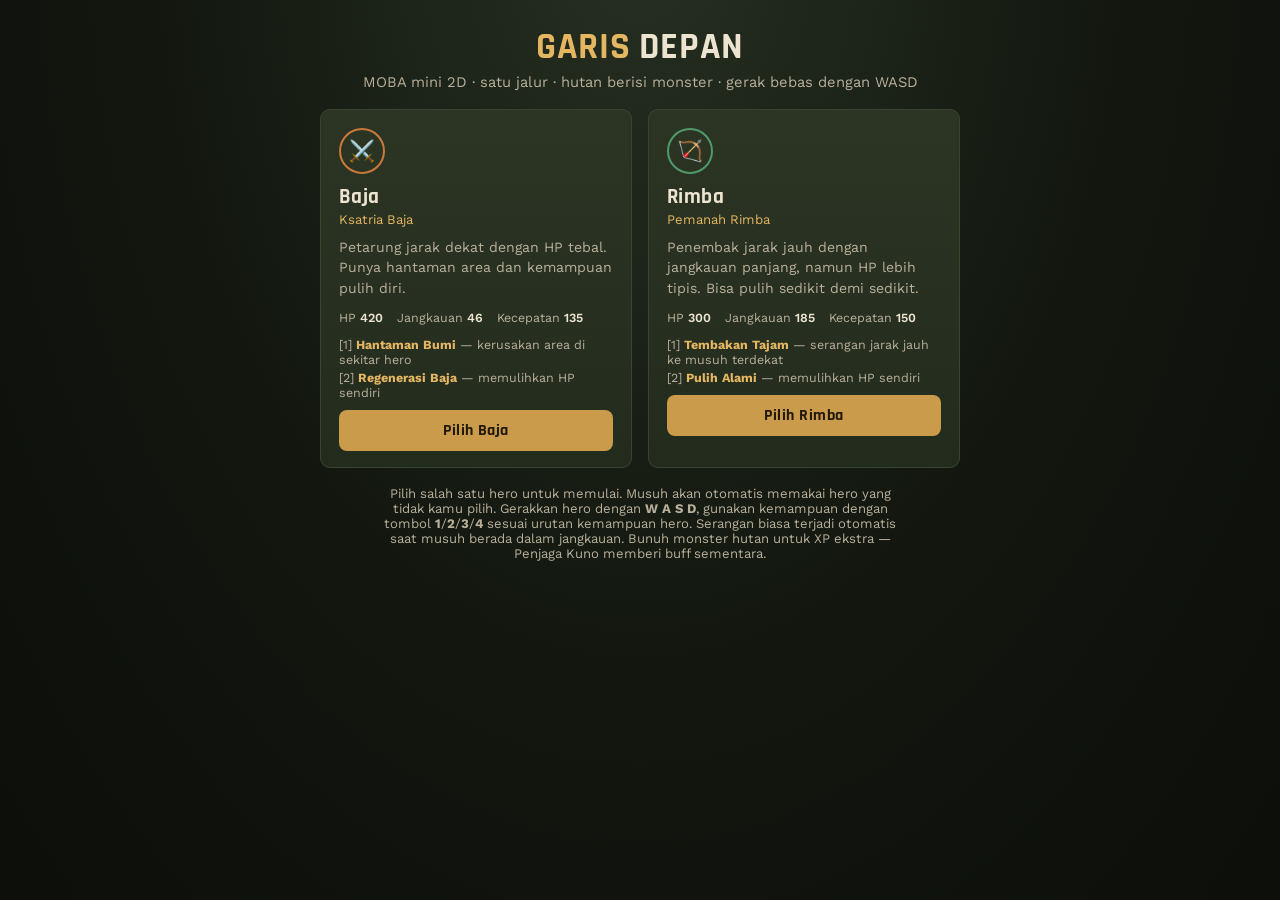
==== index.html @ 3c0d0842 "initial commit" ====
<!DOCTYPE html>
<html lang="id">
<head>
<meta charset="UTF-8">
<meta name="viewport" content="width=device-width, initial-scale=1, viewport-fit=cover">
<title>Garis Depan — MOBA Mini 1 Jalur</title>
<link rel="preconnect" href="https://fonts.googleapis.com">
<link rel="preconnect" href="https://fonts.gstatic.com" crossorigin>
<link href="https://fonts.googleapis.com/css2?family=Rajdhani:wght@500;600;700&family=Work+Sans:wght@400;500;600&display=swap" rel="stylesheet">
<link rel="stylesheet" href="css/style.css">
</head>
<body>
<div id="app">
  <div class="brand">GARIS <span>DEPAN</span></div>
  <div class="tagline">MOBA mini 2D · satu jalur · hutan berisi monster · gerak bebas dengan WASD</div>

  <!-- ===== LAYAR PILIH HERO ===== -->
  <div id="screen-select">
    <div class="hero-grid" id="hero-grid"></div>
    <div class="controls-note">Pilih salah satu hero untuk memulai. Musuh akan otomatis memakai hero yang tidak kamu pilih. Gerakkan hero dengan <b>W A S D</b>, gunakan kemampuan dengan tombol <b>1</b>/<b>2</b>/<b>3</b>/<b>4</b> sesuai urutan kemampuan hero. Serangan biasa terjadi otomatis saat musuh berada dalam jangkauan. Bunuh monster hutan untuk XP ekstra — Penjaga Kuno memberi buff sementara.</div>
  </div>

  <!-- ===== LAYAR PERMAINAN ===== -->
  <div id="screen-game">
    <div class="hud-top">
      <div class="hero-panel player">
        <div class="panel-row">
          <span class="panel-name" id="p-name">-</span>
          <span class="lvl-tag" id="p-lvl">Lv.1</span>
        </div>
        <div class="hp-bar"><div class="hp-fill" id="p-hp" style="width:100%"></div></div>
        <div class="xp-row">
          <div class="xp-bar"><div class="xp-fill" id="p-xp-fill" style="width:0%"></div></div>
          <span class="xp-text" id="p-xp-text">0/80</span>
        </div>
        <div class="ability-row" id="p-ability-row"></div>
        <span class="buff-tag" id="p-buff-tag" style="display:none">BUFF</span>
      </div>
      <div class="hero-panel enemy">
        <div class="panel-row">
          <span class="panel-name" id="e-name">-</span>
          <span class="lvl-tag" id="e-lvl">Lv.1</span>
        </div>
        <div class="hp-bar"><div class="hp-fill" id="e-hp" style="width:100%;background:var(--hp-bad)"></div></div>
        <div class="xp-row">
          <span class="xp-text" id="e-xp-text">0/80</span>
          <div class="xp-bar"><div class="xp-fill" id="e-xp-fill" style="width:0%;background:var(--hp-bad)"></div></div>
        </div>
        <span class="buff-tag" id="e-buff-tag" style="display:none">BUFF</span>
      </div>
    </div>

    <div id="field-wrap">
      <canvas id="field"></canvas>
      <div class="overlay" id="overlay-over">
        <h2 id="over-title">MENANG!</h2>
        <div class="sub" id="over-sub">Markas musuh berhasil dihancurkan.</div>
        <div class="stat-line">
          <span>Skor bunuh: <b id="stat-kills">0 - 0</b></span>
          <span>Level: <b id="stat-level">1</b></span>
          <span>Waktu: <b id="stat-time">00:00</b></span>
        </div>
        <button class="btn" id="btn-restart">Main Lagi</button>
      </div>
    </div>

    <div class="hud-bottom">
      <div class="base-hp">
        <span>Markas kami</span>
        <div class="hp-bar" style="flex:1"><div class="hp-fill" id="pb-hp" style="width:100%"></div></div>
      </div>
      <div class="hud-mid">
        <span id="wave-timer">Gelombang: 9d</span>
        <span id="match-timer">00:00</span>
      </div>
      <div class="base-hp">
        <div class="hp-bar" style="flex:1"><div class="hp-fill" id="eb-hp" style="width:100%;background:var(--hp-bad)"></div></div>
        <span>Markas musuh</span>
      </div>
    </div>
    <div class="controls-hint">W A S D gerak &nbsp;•&nbsp; 1 2 3 4 pakai kemampuan &nbsp;•&nbsp; serangan biasa otomatis dalam jangkauan &nbsp;•&nbsp; belah ketupat di luar jalur = monster hutan</div>
  </div>
</div>

<!-- Data game — edit file-file ini untuk mengubah statistik, map, hero/minion/monster -->
<script src="data/config.js"></script>
<script src="data/heroes.js"></script>
<script src="data/minions.js"></script>
<script src="data/jungle.js"></script>

<!-- Mesin & orkestrasi -->
<script src="js/engine.js"></script>
<script src="js/main.js"></script>
</body>
</html>
---- css/style.css ----
:root{
  --bg-0:#12160f;
  --bg-1:#1c2317;
  --panel:#232b1d;
  --panel-2:#2c3524;
  --line:#3a4530;
  --cream:#ece4d0;
  --cream-dim:#b9b09b;
  --brass:#c99b4a;
  --brass-bright:#e4b662;
  --hp-good:#7ea25a;
  --hp-mid:#c9a13a;
  --hp-bad:#b2402f;
  --team-player:#3f7fb0;
  --team-enemy:#b2402f;
  box-sizing:border-box;
  padding-top: env(safe-area-inset-top, 0px);
  padding-bottom: env(safe-area-inset-bottom, 0px);
}
*{box-sizing:border-box;}
html,body{
  height:100%;
  margin:0;
  background: radial-gradient(ellipse at 50% -10%, #263021 0%, var(--bg-0) 55%, #0c0f0a 100%);
  color:var(--cream);
  font-family:'Work Sans', sans-serif;
  -webkit-tap-highlight-color: transparent;
}
h1,h2,h3,.hero-name,.brand{
  font-family:'Rajdhani', sans-serif;
  letter-spacing:.02em;
}
#app{
  max-width:1040px;
  margin:0 auto;
  padding:18px 16px 28px;
  min-height:100%;
  display:flex;
  flex-direction:column;
  align-items:center;
}
.brand{
  font-size:clamp(1.6rem,4vw,2.3rem);
  font-weight:700;
  color:var(--brass-bright);
  text-align:center;
  margin:6px 0 2px;
}
.brand span{color:var(--cream);}
.tagline{
  color:var(--cream-dim);
  font-size:.92rem;
  text-align:center;
  margin:0 0 18px;
}

/* ---------- Layar pilih hero ---------- */
#screen-select{
  width:100%;
  display:flex;
  flex-direction:column;
  align-items:center;
  gap:18px;
}
.hero-grid{
  display:grid;
  grid-template-columns:repeat(auto-fit,minmax(240px,1fr));
  gap:16px;
  width:100%;
  max-width:640px;
}
.hero-card{
  background:linear-gradient(180deg,var(--panel-2),var(--panel));
  border:1px solid var(--line);
  border-radius:10px;
  padding:18px 18px 16px;
  display:flex;
  flex-direction:column;
  gap:10px;
  text-align:left;
}
.hero-badge{
  width:46px;height:46px;border-radius:50%;
  border:2px solid var(--brass);
  display:flex;align-items:center;justify-content:center;
  font-size:1.3rem;
}
.hero-name{font-size:1.3rem;font-weight:700;color:var(--cream);}
.hero-title{color:var(--brass-bright);font-size:.82rem;margin-top:-8px;}
.hero-desc{color:var(--cream-dim);font-size:.88rem;line-height:1.45;}
.hero-stats{display:flex;flex-wrap:wrap;gap:10px 14px;font-size:.78rem;color:var(--cream-dim);margin-top:2px;}
.hero-stats b{color:var(--cream);font-weight:600;}
.hero-abilities{display:flex;flex-direction:column;gap:3px;font-size:.78rem;color:var(--cream-dim);margin-top:2px;}
.hero-abilities b{color:var(--brass-bright);}
.btn{
  appearance:none;border:none;cursor:pointer;
  font-family:'Rajdhani',sans-serif;font-weight:700;letter-spacing:.03em;
  border-radius:8px;padding:10px 16px;font-size:1rem;
  background:var(--brass);color:#22190c;
  transition:transform .08s ease, background .15s ease;
}
.btn:hover{background:var(--brass-bright);}
.btn:active{transform:scale(.97);}
.controls-note{
  color:var(--cream-dim);font-size:.82rem;text-align:center;max-width:520px;
}

/* ---------- Layar permainan ---------- */
#screen-game{
  width:100%;
  display:none;
  flex-direction:column;
  gap:8px;
}
#screen-game.active{display:flex;}
#screen-select.hidden{display:none;}

.hud-top{display:flex;justify-content:space-between;gap:10px;}
.hero-panel{
  flex:1;
  background:var(--panel);
  border:1px solid var(--line);
  border-radius:8px;
  padding:8px 10px;
  display:flex;
  flex-direction:column;
  gap:5px;
  min-width:0;
}
.hero-panel.enemy{align-items:flex-end;text-align:right;}
.panel-row{display:flex;align-items:center;gap:8px;width:100%;}
.hero-panel.enemy .panel-row{flex-direction:row-reverse;}
.panel-name{font-weight:600;font-size:.95rem;color:var(--cream);white-space:nowrap;overflow:hidden;text-overflow:ellipsis;}
.lvl-tag{
  font-size:.68rem;background:var(--panel-2);border:1px solid var(--line);
  border-radius:5px;padding:1px 6px;color:var(--brass-bright);flex-shrink:0;
}
.hp-bar{width:100%;height:9px;background:#181d13;border-radius:5px;overflow:hidden;border:1px solid #000a;}
.hp-fill{height:100%;background:var(--hp-good);transition:width .12s linear, background .2s;}
.hero-panel.enemy .hp-fill{margin-left:auto;}

.xp-row{display:flex;align-items:center;gap:6px;width:100%;}
.hero-panel.enemy .xp-row{flex-direction:row-reverse;}
.xp-bar{flex:1;height:5px;background:#181d13;border-radius:4px;overflow:hidden;border:1px solid #0007;}
.xp-fill{height:100%;background:var(--brass);transition:width .15s linear;}
.xp-text{font-size:.62rem;color:var(--cream-dim);white-space:nowrap;flex-shrink:0;}

.ability-row{display:flex;align-items:center;gap:8px;flex-wrap:wrap;}
.hero-panel.enemy .ability-row{justify-content:flex-end;}
.ability-chip{
  width:38px;height:38px;border-radius:7px;border:2px solid var(--brass);
  display:flex;align-items:center;justify-content:center;position:relative;overflow:hidden;
  background:var(--panel-2);flex-shrink:0;
}
.ability-chip .fill{position:absolute;left:0;right:0;bottom:0;background:rgba(0,0,0,.7);transition:height .1s linear;}
.ability-chip.ready{border-color:var(--brass-bright);box-shadow:0 0 8px rgba(228,182,98,.5);}
.ability-chip .key-label{position:relative;z-index:1;font-family:'Rajdhani';font-weight:700;font-size:.9rem;color:var(--cream);}
.ability-chip .cd-num{
  position:relative;z-index:1;font-family:'Rajdhani';font-weight:700;
  font-size:1.05rem;color:#fff;text-shadow:0 1px 2px #000;
}
.ability-name{font-size:.68rem;color:var(--cream-dim);}
.buff-tag{
  align-self:flex-start;
  font-size:.66rem;font-weight:700;color:#22190c;background:var(--brass-bright);
  border-radius:5px;padding:1px 6px;letter-spacing:.03em;
}
.hero-panel.enemy .buff-tag{align-self:flex-end;}

#field-wrap{
  position:relative;
  width:100%;
  border-radius:10px;
  overflow:hidden;
  border:1px solid var(--line);
  background:#0c0f0a;
}
canvas{display:block;width:100%;height:auto;}

.hud-bottom{
  display:flex;align-items:center;justify-content:space-between;gap:10px;
  background:var(--panel);border:1px solid var(--line);border-radius:8px;
  padding:7px 12px;font-size:.78rem;color:var(--cream-dim);
}
.base-hp{display:flex;align-items:center;gap:6px;flex:1;}
.base-hp .hp-bar{height:6px;}
.hud-mid{display:flex;gap:14px;align-items:center;white-space:nowrap;}
.controls-hint{text-align:center;color:var(--cream-dim);font-size:.76rem;margin-top:2px;}

/* ---------- Overlay akhir ---------- */
.overlay{
  position:absolute;inset:0;background:rgba(10,12,8,.86);
  display:flex;flex-direction:column;align-items:center;justify-content:center;
  gap:12px;text-align:center;padding:20px;
  opacity:0;pointer-events:none;transition:opacity .25s ease;
}
.overlay.show{opacity:1;pointer-events:auto;}
.overlay h2{font-size:2rem;margin:0;color:var(--brass-bright);}
.overlay .sub{color:var(--cream-dim);font-size:.9rem;}
.stat-line{display:flex;gap:18px;font-size:.85rem;color:var(--cream);flex-wrap:wrap;justify-content:center;}
.stat-line b{color:var(--brass-bright);}

@media (max-width:520px){
  .panel-name{font-size:.82rem;}
  .ability-name{display:none;}
  .xp-text{display:none;}
}
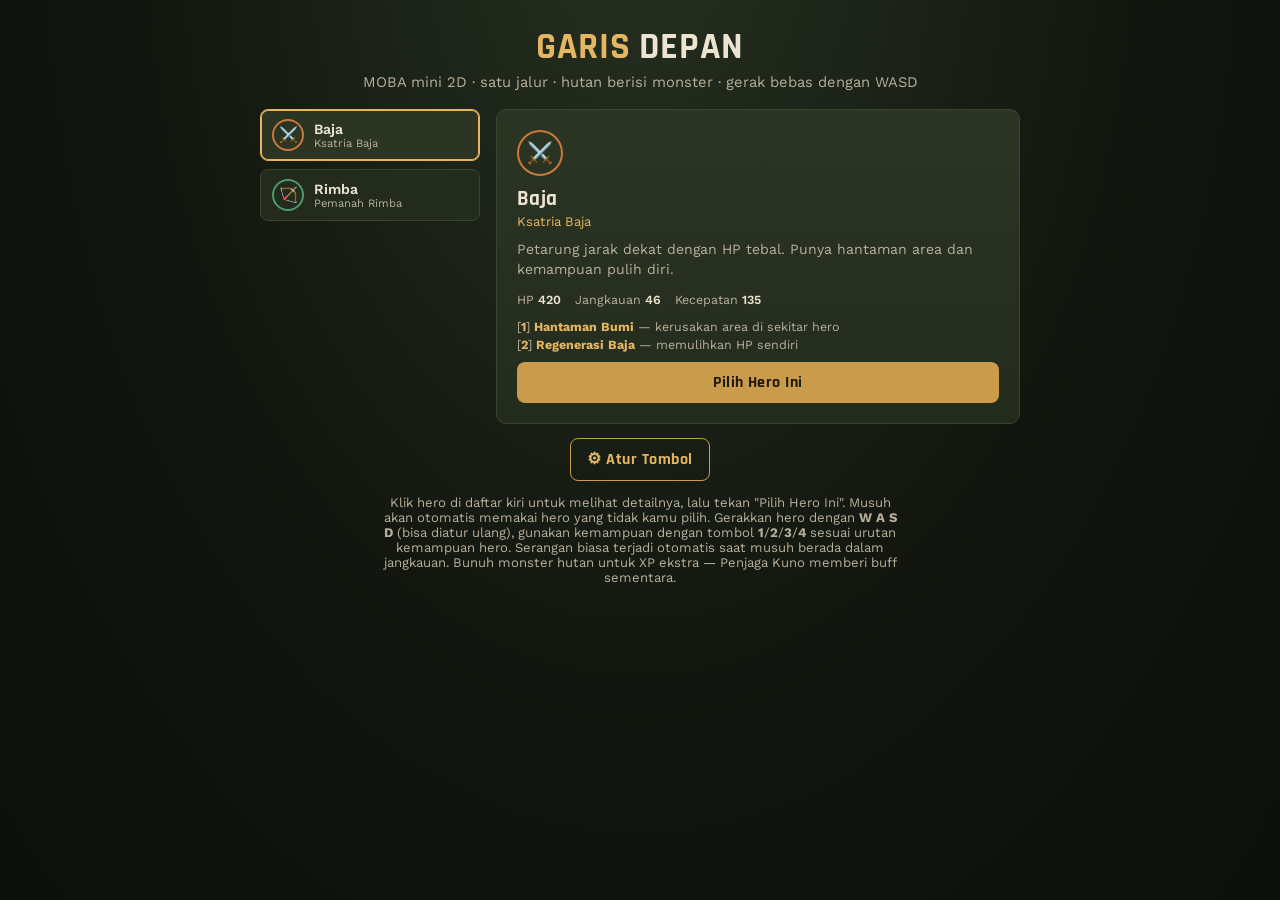
==== commit 1921d327: "split engine js, redesign hero selection" ====
--- a/index.html
+++ b/index.html
@@ -16,8 +16,26 @@
 
   <!-- ===== LAYAR PILIH HERO ===== -->
   <div id="screen-select">
-    <div class="hero-grid" id="hero-grid"></div>
-    <div class="controls-note">Pilih salah satu hero untuk memulai. Musuh akan otomatis memakai hero yang tidak kamu pilih. Gerakkan hero dengan <b>W A S D</b>, gunakan kemampuan dengan tombol <b>1</b>/<b>2</b>/<b>3</b>/<b>4</b> sesuai urutan kemampuan hero. Serangan biasa terjadi otomatis saat musuh berada dalam jangkauan. Bunuh monster hutan untuk XP ekstra — Penjaga Kuno memberi buff sementara.</div>
+    <div class="select-layout">
+      <div class="hero-list" id="hero-list"></div>
+      <div class="hero-detail" id="hero-detail"></div>
+    </div>
+    <div class="select-actions">
+      <button class="btn ghost" id="btn-open-keybinds">⚙ Atur Tombol</button>
+    </div>
+    <div class="controls-note">Klik hero di daftar kiri untuk melihat detailnya, lalu tekan "Pilih Hero Ini". Musuh akan otomatis memakai hero yang tidak kamu pilih. Gerakkan hero dengan <b>W A S D</b> (bisa diatur ulang), gunakan kemampuan dengan tombol <b>1</b>/<b>2</b>/<b>3</b>/<b>4</b> sesuai urutan kemampuan hero. Serangan biasa terjadi otomatis saat musuh berada dalam jangkauan. Bunuh monster hutan untuk XP ekstra — Penjaga Kuno memberi buff sementara.</div>
+  </div>
+
+  <!-- ===== MODAL PENGATURAN TOMBOL ===== -->
+  <div class="global-overlay" id="overlay-keybinds">
+    <div class="modal-card">
+      <h2>Atur Tombol</h2>
+      <div class="keybind-list" id="keybind-list"></div>
+      <div class="keybind-actions">
+        <button class="btn ghost" id="btn-reset-keys">Reset ke Default</button>
+        <button class="btn" id="btn-close-keys">Selesai</button>
+      </div>
+    </div>
   </div>
 
   <!-- ===== LAYAR PERMAINAN ===== -->
@@ -88,8 +106,14 @@
 <script src="data/minions.js"></script>
 <script src="data/jungle.js"></script>
 
-<!-- Mesin & orkestrasi -->
-<script src="js/engine.js"></script>
+<!-- Mesin (dipecah per modul agar mudah dikembangkan) & orkestrasi -->
+<script src="js/engine/state.js"></script>
+<script src="js/engine/combat.js"></script>
+<script src="js/engine/movement.js"></script>
+<script src="js/engine/render.js"></script>
+<script src="js/engine/hud.js"></script>
+<script src="js/engine/input.js"></script>
+<script src="js/engine/core.js"></script>
 <script src="js/main.js"></script>
 </body>
 </html>
--- a/css/style.css
+++ b/css/style.css
@@ -54,31 +54,69 @@
   margin:0 0 18px;
 }
 
-/* ---------- Layar pilih hero ---------- */
+/* ---------- Layar pilih hero: daftar (kiri) + detail (kanan) ---------- */
 #screen-select{
   width:100%;
   display:flex;
   flex-direction:column;
   align-items:center;
-  gap:18px;
-}
-.hero-grid{
-  display:grid;
-  grid-template-columns:repeat(auto-fit,minmax(240px,1fr));
+  gap:14px;
+}
+.select-layout{
+  display:flex;
   gap:16px;
   width:100%;
-  max-width:640px;
-}
-.hero-card{
+  max-width:760px;
+  align-items:flex-start;
+}
+.hero-list{
+  flex:0 0 220px;
+  display:flex;
+  flex-direction:column;
+  gap:8px;
+}
+.hero-list-item{
+  appearance:none;
+  display:flex;
+  align-items:center;
+  gap:10px;
+  width:100%;
+  text-align:left;
+  cursor:pointer;
+  background:var(--panel);
+  border:1px solid var(--line);
+  border-radius:8px;
+  padding:9px 11px;
+  color:var(--cream);
+  font-family:'Work Sans',sans-serif;
+  transition:border-color .15s ease, background .15s ease;
+}
+.hero-list-item:hover{border-color:var(--brass);}
+.hero-list-item.active{
+  border-color:var(--brass-bright);
+  background:var(--panel-2);
+  box-shadow:0 0 0 1px var(--brass-bright) inset;
+}
+.hero-list-badge{
+  width:32px;height:32px;border-radius:50%;
+  border:2px solid var(--brass);
+  display:flex;align-items:center;justify-content:center;
+  font-size:.95rem;flex-shrink:0;
+}
+.hero-list-name{font-weight:600;font-size:.88rem;}
+.hero-list-title{font-size:.7rem;color:var(--cream-dim);}
+.hero-detail{
+  flex:1;
+  min-width:0;
   background:linear-gradient(180deg,var(--panel-2),var(--panel));
   border:1px solid var(--line);
   border-radius:10px;
-  padding:18px 18px 16px;
+  padding:20px;
   display:flex;
   flex-direction:column;
   gap:10px;
-  text-align:left;
-}
+}
+.select-actions{display:flex;justify-content:center;}
 .hero-badge{
   width:46px;height:46px;border-radius:50%;
   border:2px solid var(--brass);
@@ -101,6 +139,13 @@
 }
 .btn:hover{background:var(--brass-bright);}
 .btn:active{transform:scale(.97);}
+.btn.ghost{
+  background:transparent;
+  border:1px solid var(--brass);
+  color:var(--brass-bright);
+}
+.btn.ghost:hover{background:rgba(201,155,74,.12);}
+.btn.small{padding:6px 10px;font-size:.85rem;}
 .controls-note{
   color:var(--cream-dim);font-size:.82rem;text-align:center;max-width:520px;
 }
@@ -205,3 +250,53 @@
   .ability-name{display:none;}
   .xp-text{display:none;}
 }
+
+@media (max-width:640px){
+  .select-layout{flex-direction:column;}
+  .hero-list{
+    flex-direction:row;
+    overflow-x:auto;
+    width:100%;
+    flex:none;
+    -webkit-overflow-scrolling:touch;
+  }
+  .hero-list-item{flex:0 0 auto;min-width:160px;}
+}
+
+/* ---------- Modal pengaturan tombol ---------- */
+.global-overlay{
+  position:fixed;inset:0;
+  background:rgba(10,12,8,.86);
+  display:flex;align-items:center;justify-content:center;
+  padding:20px;
+  z-index:50;
+  opacity:0;pointer-events:none;
+  transition:opacity .2s ease;
+}
+.global-overlay.show{opacity:1;pointer-events:auto;}
+.modal-card{
+  background:var(--panel);
+  border:1px solid var(--line);
+  border-radius:10px;
+  padding:22px;
+  max-width:420px;
+  width:100%;
+  max-height:80vh;
+  overflow-y:auto;
+}
+.modal-card h2{margin:0 0 14px;color:var(--brass-bright);font-size:1.3rem;}
+.keybind-row{
+  display:flex;align-items:center;gap:10px;
+  padding:8px 0;
+  border-bottom:1px solid var(--line);
+}
+.keybind-row:last-child{border-bottom:none;}
+.keybind-label{flex:1;font-size:.88rem;}
+.keybind-key{
+  background:var(--panel-2);border:1px solid var(--line);border-radius:5px;
+  padding:3px 10px;font-family:'Rajdhani',sans-serif;font-weight:700;
+  min-width:78px;text-align:center;font-size:.85rem;flex-shrink:0;
+}
+.keybind-actions{
+  display:flex;justify-content:space-between;gap:10px;margin-top:16px;
+}
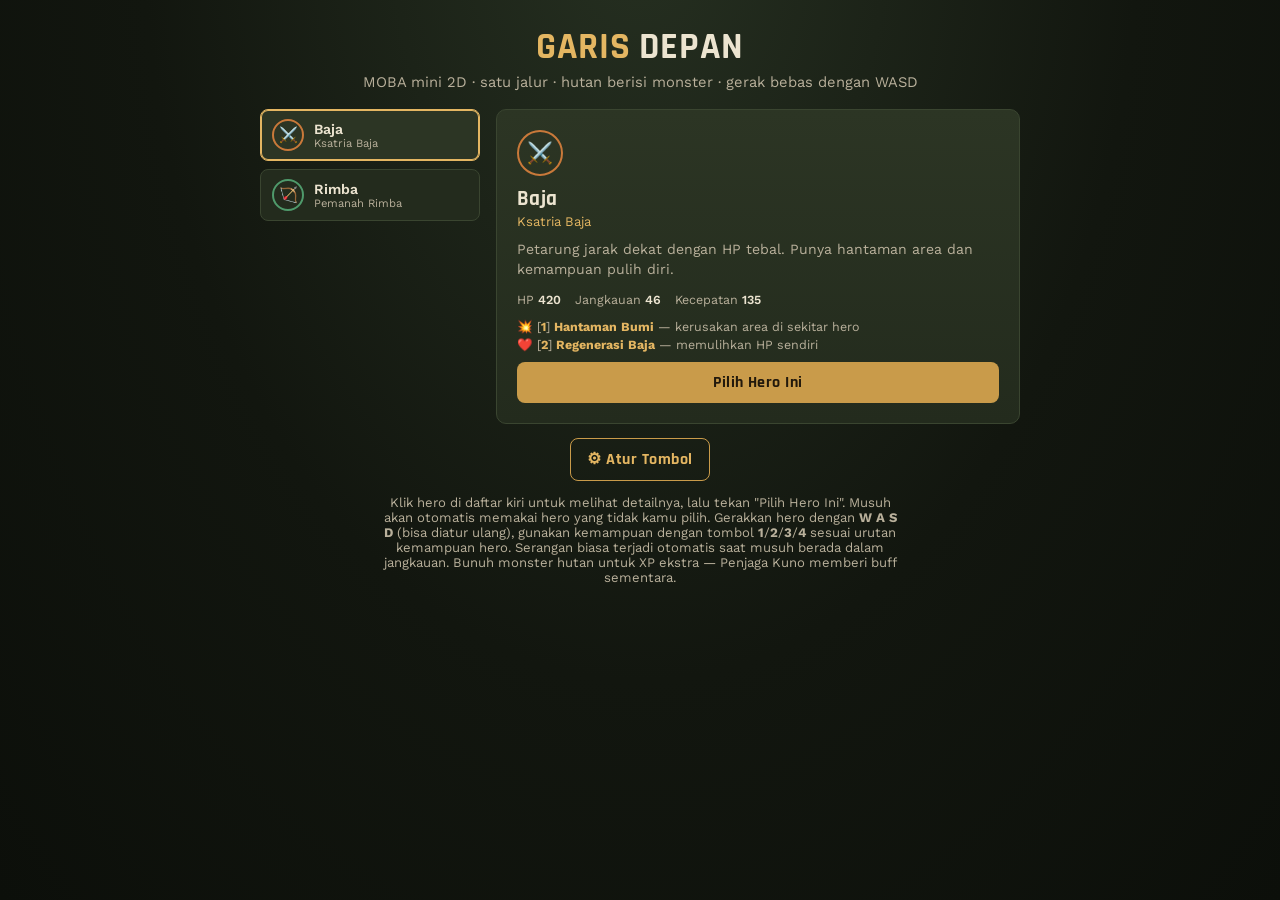
==== commit 09359ef7: "add minimap and camera movement, add attack priority" ====
--- a/index.html
+++ b/index.html
@@ -52,6 +52,10 @@
           <span class="xp-text" id="p-xp-text">0/80</span>
         </div>
         <div class="ability-row" id="p-ability-row"></div>
+        <div class="priority-row">
+          <button class="btn ghost small" id="btn-priority-type">Prioritas: Minion</button>
+          <button class="btn ghost small" id="btn-priority-status">Fokus: HP Terendah</button>
+        </div>
         <span class="buff-tag" id="p-buff-tag" style="display:none">BUFF</span>
       </div>
       <div class="hero-panel enemy">
@@ -96,7 +100,7 @@
         <span>Markas musuh</span>
       </div>
     </div>
-    <div class="controls-hint">W A S D gerak &nbsp;•&nbsp; 1 2 3 4 pakai kemampuan &nbsp;•&nbsp; serangan biasa otomatis dalam jangkauan &nbsp;•&nbsp; belah ketupat di luar jalur = monster hutan</div>
+    <div class="controls-hint">W A S D gerak &nbsp;•&nbsp; 1 2 3 4 pakai kemampuan &nbsp;•&nbsp; serangan biasa otomatis dalam jangkauan &nbsp;•&nbsp; belah ketupat di luar jalur = monster hutan &nbsp;•&nbsp; minimap di pojok layar</div>
   </div>
 </div>
 
@@ -111,6 +115,7 @@
 <script src="js/engine/combat.js"></script>
 <script src="js/engine/movement.js"></script>
 <script src="js/engine/render.js"></script>
+<script src="js/engine/camera.js"></script>
 <script src="js/engine/hud.js"></script>
 <script src="js/engine/input.js"></script>
 <script src="js/engine/core.js"></script>
--- a/css/style.css
+++ b/css/style.css
@@ -193,18 +193,31 @@
 .ability-row{display:flex;align-items:center;gap:8px;flex-wrap:wrap;}
 .hero-panel.enemy .ability-row{justify-content:flex-end;}
 .ability-chip{
-  width:38px;height:38px;border-radius:7px;border:2px solid var(--brass);
+  width:40px;height:40px;border-radius:7px;border:2px solid var(--brass);
   display:flex;align-items:center;justify-content:center;position:relative;overflow:hidden;
   background:var(--panel-2);flex-shrink:0;
 }
-.ability-chip .fill{position:absolute;left:0;right:0;bottom:0;background:rgba(0,0,0,.7);transition:height .1s linear;}
+.ability-chip .fill{position:absolute;left:0;right:0;bottom:0;background:rgba(0,0,0,.7);transition:height .1s linear;z-index:0;}
 .ability-chip.ready{border-color:var(--brass-bright);box-shadow:0 0 8px rgba(228,182,98,.5);}
-.ability-chip .key-label{position:relative;z-index:1;font-family:'Rajdhani';font-weight:700;font-size:.9rem;color:var(--cream);}
+.ability-chip .ability-icon{
+  position:relative;z-index:1;font-size:1.15rem;line-height:1;
+  transition:opacity .15s ease;
+}
+.ability-chip .key-corner{
+  position:absolute;right:2px;bottom:1px;z-index:2;
+  font-family:'Rajdhani',sans-serif;font-weight:700;font-size:.58rem;
+  color:var(--cream);background:rgba(0,0,0,.55);border-radius:3px;
+  padding:0 3px;line-height:1.3;pointer-events:none;
+}
 .ability-chip .cd-num{
-  position:relative;z-index:1;font-family:'Rajdhani';font-weight:700;
-  font-size:1.05rem;color:#fff;text-shadow:0 1px 2px #000;
+  position:absolute;inset:0;z-index:1;display:none;
+  align-items:center;justify-content:center;
+  font-family:'Rajdhani',sans-serif;font-weight:700;font-size:1.05rem;
+  color:#fff;text-shadow:0 1px 2px #000;background:rgba(0,0,0,.35);
 }
 .ability-name{font-size:.68rem;color:var(--cream-dim);}
+.priority-row{display:flex;gap:6px;flex-wrap:wrap;margin-top:1px;}
+.hero-panel.enemy .priority-row{justify-content:flex-end;}
 .buff-tag{
   align-self:flex-start;
   font-size:.66rem;font-weight:700;color:#22190c;background:var(--brass-bright);
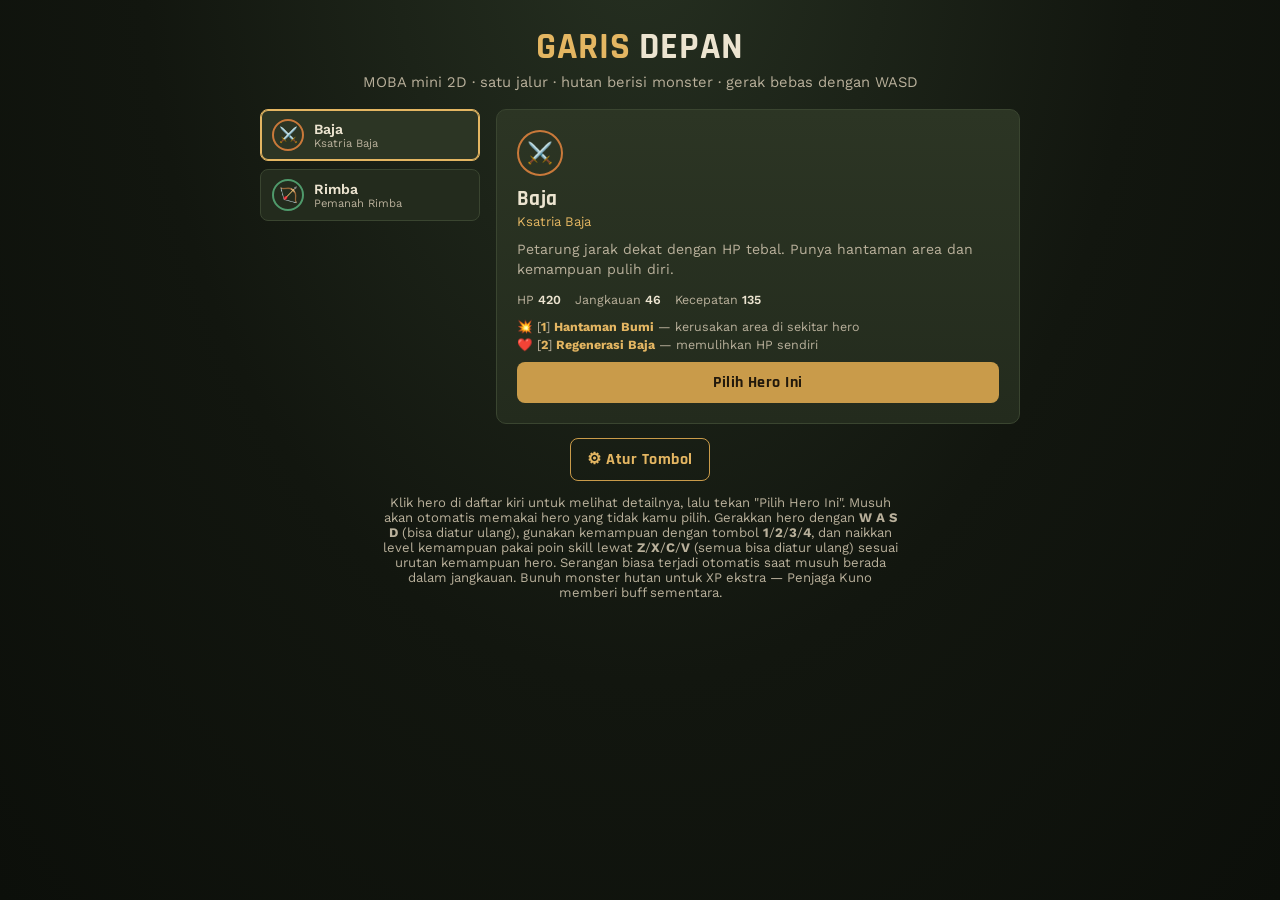
==== commit fe4d6227: "add skill leveling" ====
--- a/index.html
+++ b/index.html
@@ -23,7 +23,7 @@
     <div class="select-actions">
       <button class="btn ghost" id="btn-open-keybinds">⚙ Atur Tombol</button>
     </div>
-    <div class="controls-note">Klik hero di daftar kiri untuk melihat detailnya, lalu tekan "Pilih Hero Ini". Musuh akan otomatis memakai hero yang tidak kamu pilih. Gerakkan hero dengan <b>W A S D</b> (bisa diatur ulang), gunakan kemampuan dengan tombol <b>1</b>/<b>2</b>/<b>3</b>/<b>4</b> sesuai urutan kemampuan hero. Serangan biasa terjadi otomatis saat musuh berada dalam jangkauan. Bunuh monster hutan untuk XP ekstra — Penjaga Kuno memberi buff sementara.</div>
+    <div class="controls-note">Klik hero di daftar kiri untuk melihat detailnya, lalu tekan "Pilih Hero Ini". Musuh akan otomatis memakai hero yang tidak kamu pilih. Gerakkan hero dengan <b>W A S D</b> (bisa diatur ulang), gunakan kemampuan dengan tombol <b>1</b>/<b>2</b>/<b>3</b>/<b>4</b>, dan naikkan level kemampuan pakai poin skill lewat <b>Z</b>/<b>X</b>/<b>C</b>/<b>V</b> (semua bisa diatur ulang) sesuai urutan kemampuan hero. Serangan biasa terjadi otomatis saat musuh berada dalam jangkauan. Bunuh monster hutan untuk XP ekstra — Penjaga Kuno memberi buff sementara.</div>
   </div>
 
   <!-- ===== MODAL PENGATURAN TOMBOL ===== -->
@@ -52,11 +52,13 @@
           <span class="xp-text" id="p-xp-text">0/80</span>
         </div>
         <div class="ability-row" id="p-ability-row"></div>
+        <span class="skillpoint-badge" id="p-skillpoints" style="display:none">Poin Skill</span>
         <div class="priority-row">
-          <button class="btn ghost small" id="btn-priority-type">Prioritas: Minion</button>
-          <button class="btn ghost small" id="btn-priority-status">Fokus: HP Terendah</button>
+          <span class="priority-chip" id="btn-priority-type">Prioritas: Minion</span>
+          <span class="priority-chip" id="btn-priority-status">Fokus: HP Terendah</span>
         </div>
         <span class="buff-tag" id="p-buff-tag" style="display:none">BUFF</span>
+        <span class="respawn-tag" id="p-respawn-tag" style="display:none">Bangkit</span>
       </div>
       <div class="hero-panel enemy">
         <div class="panel-row">
@@ -68,7 +70,9 @@
           <span class="xp-text" id="e-xp-text">0/80</span>
           <div class="xp-bar"><div class="xp-fill" id="e-xp-fill" style="width:0%;background:var(--hp-bad)"></div></div>
         </div>
+        <div class="ability-row" id="e-ability-row"></div>
         <span class="buff-tag" id="e-buff-tag" style="display:none">BUFF</span>
+        <span class="respawn-tag" id="e-respawn-tag" style="display:none">Bangkit</span>
       </div>
     </div>
 
@@ -76,7 +80,7 @@
       <canvas id="field"></canvas>
       <div class="overlay" id="overlay-over">
         <h2 id="over-title">MENANG!</h2>
-        <div class="sub" id="over-sub">Markas musuh berhasil dihancurkan.</div>
+        <div class="sub" id="over-sub">Nexus musuh berhasil dihancurkan.</div>
         <div class="stat-line">
           <span>Skor bunuh: <b id="stat-kills">0 - 0</b></span>
           <span>Level: <b id="stat-level">1</b></span>
@@ -88,7 +92,7 @@
 
     <div class="hud-bottom">
       <div class="base-hp">
-        <span>Markas kami</span>
+        <span>Nexus kami</span>
         <div class="hp-bar" style="flex:1"><div class="hp-fill" id="pb-hp" style="width:100%"></div></div>
       </div>
       <div class="hud-mid">
@@ -97,10 +101,10 @@
       </div>
       <div class="base-hp">
         <div class="hp-bar" style="flex:1"><div class="hp-fill" id="eb-hp" style="width:100%;background:var(--hp-bad)"></div></div>
-        <span>Markas musuh</span>
+        <span>Nexus musuh</span>
       </div>
     </div>
-    <div class="controls-hint">W A S D gerak &nbsp;•&nbsp; 1 2 3 4 pakai kemampuan &nbsp;•&nbsp; serangan biasa otomatis dalam jangkauan &nbsp;•&nbsp; belah ketupat di luar jalur = monster hutan &nbsp;•&nbsp; minimap di pojok layar</div>
+    <div class="controls-hint">W A S D gerak &nbsp;•&nbsp; 1 2 3 4 pakai kemampuan &nbsp;•&nbsp; serangan biasa otomatis dalam jangkauan &nbsp;•&nbsp; belah ketupat di luar jalur = monster hutan &nbsp;•&nbsp; minimap di pojok layar &nbsp;•&nbsp; Q / E ganti prioritas serangan (bisa diatur ulang)</div>
   </div>
 </div>
 
--- a/css/style.css
+++ b/css/style.css
@@ -199,16 +199,34 @@
 }
 .ability-chip .fill{position:absolute;left:0;right:0;bottom:0;background:rgba(0,0,0,.7);transition:height .1s linear;z-index:0;}
 .ability-chip.ready{border-color:var(--brass-bright);box-shadow:0 0 8px rgba(228,182,98,.5);}
+.ability-chip.locked{border-color:var(--line);opacity:.6;}
+.ability-chip.levelable{border-color:#7ea25a;box-shadow:0 0 8px rgba(126,162,90,.55);}
 .ability-chip .ability-icon{
   position:relative;z-index:1;font-size:1.15rem;line-height:1;
   transition:opacity .15s ease;
 }
+.ability-chip .lock-overlay{
+  position:absolute;z-index:1;font-size:.95rem;opacity:0;pointer-events:none;
+}
+.ability-chip.locked .lock-overlay{opacity:.85;}
 .ability-chip .key-corner{
   position:absolute;right:2px;bottom:1px;z-index:2;
   font-family:'Rajdhani',sans-serif;font-weight:700;font-size:.58rem;
   color:var(--cream);background:rgba(0,0,0,.55);border-radius:3px;
   padding:0 3px;line-height:1.3;pointer-events:none;
 }
+.ability-chip .skill-lvl-corner{
+  position:absolute;left:2px;top:1px;z-index:2;
+  font-family:'Rajdhani',sans-serif;font-weight:700;font-size:.52rem;
+  color:var(--cream-dim);background:rgba(0,0,0,.55);border-radius:3px;
+  padding:0 3px;line-height:1.3;pointer-events:none;
+}
+.ability-chip .levelup-corner{
+  position:absolute;left:2px;bottom:1px;z-index:2;
+  font-family:'Rajdhani',sans-serif;font-weight:700;font-size:.58rem;
+  color:#1c2e10;background:#7ea25a;border-radius:3px;
+  padding:0 3px;line-height:1.3;pointer-events:none;
+}
 .ability-chip .cd-num{
   position:absolute;inset:0;z-index:1;display:none;
   align-items:center;justify-content:center;
@@ -216,7 +234,19 @@
   color:#fff;text-shadow:0 1px 2px #000;background:rgba(0,0,0,.35);
 }
 .ability-name{font-size:.68rem;color:var(--cream-dim);}
+.skillpoint-badge{
+  align-self:flex-start;
+  font-size:.68rem;font-weight:700;color:#1c2e10;background:#7ea25a;
+  border-radius:5px;padding:2px 7px;letter-spacing:.02em;
+}
+.hero-panel.enemy .skillpoint-badge{align-self:flex-end;}
 .priority-row{display:flex;gap:6px;flex-wrap:wrap;margin-top:1px;}
+/* indikator saja — prioritas hanya diganti lewat shortcut keyboard */
+.priority-chip{
+  pointer-events:none;user-select:none;cursor:default;
+  border:1px solid var(--line);border-radius:6px;background:var(--panel-2);
+  color:var(--cream);font-size:.72rem;padding:3px 8px;
+}
 .hero-panel.enemy .priority-row{justify-content:flex-end;}
 .buff-tag{
   align-self:flex-start;
@@ -224,6 +254,12 @@
   border-radius:5px;padding:1px 6px;letter-spacing:.03em;
 }
 .hero-panel.enemy .buff-tag{align-self:flex-end;}
+.respawn-tag{
+  align-self:flex-start;
+  font-size:.7rem;font-weight:700;color:#fff;background:var(--hp-bad);
+  border-radius:5px;padding:1px 7px;letter-spacing:.03em;
+}
+.hero-panel.enemy .respawn-tag{align-self:flex-end;}
 
 #field-wrap{
   position:relative;
